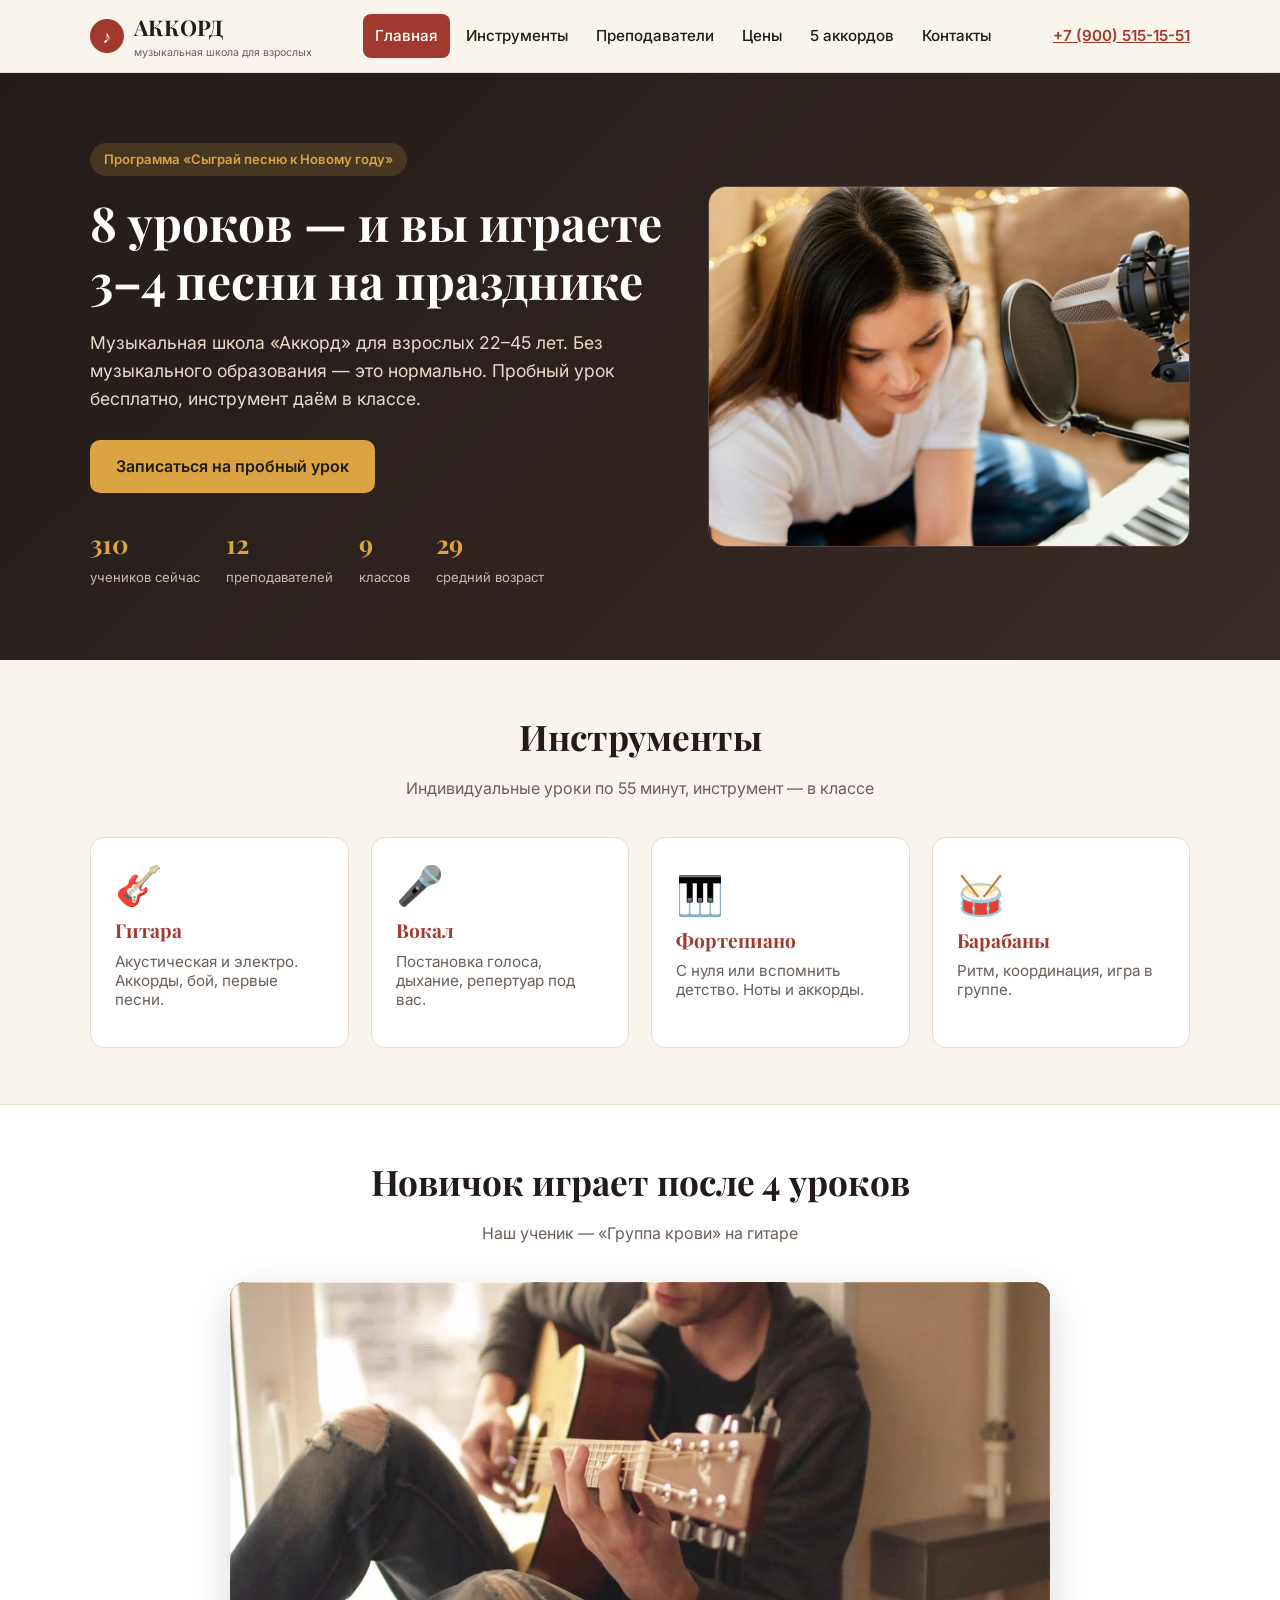
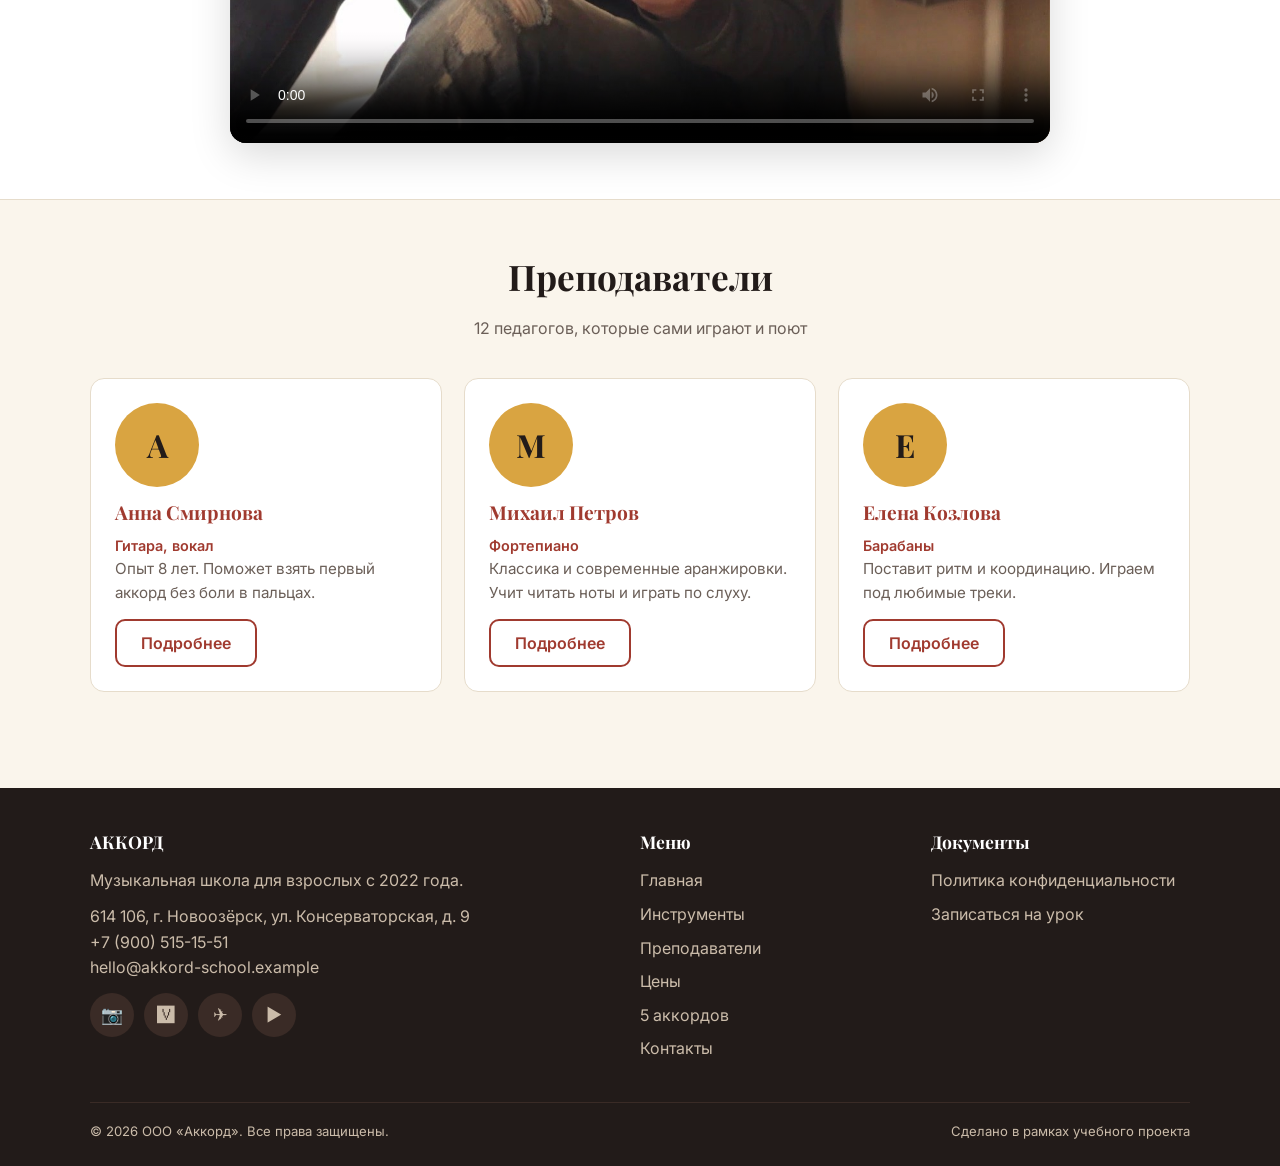
==== index.html @ dc04cd05 "Ooops I had some problems w folders" ====
<!DOCTYPE html>
<html lang="ru">
<head>
  <meta charset="UTF-8">
  <meta name="viewport" content="width=device-width, initial-scale=1.0">
  <title>Музыкальная школа «Аккорд» — играйте на гитаре, фортепиано, барабанах</title>
  <meta name="description" content="Школа «Аккорд» учит взрослых играть на гитаре, фортепиано, барабанах, укулеле и петь. Пробный урок бесплатно. Программа «Сыграй песню к Новому году»: 8 уроков + концерт.">
  <meta property="og:title" content="Школа «Аккорд» — играйте на гитаре, фортепиано, барабанах">
  <meta property="og:description" content="Обучение взрослых с нуля. Пробный урок бесплатно. Программа «Сыграй песню к Новому году» — 13 900 ₽.">
  <meta property="og:image" content="https://example.com/og-akkord.jpg">
  <meta property="og:type" content="website">
  <link rel="icon" href="data:image/svg+xml,<svg xmlns='http://www.w3.org/2000/svg' viewBox='0 0 100 100'><circle cx='50' cy='50' r='48' fill='%23A03A2F'/><text x='50' y='68' font-size='60' text-anchor='middle' fill='white'>♪</text></svg>">
  <link rel="preconnect" href="https://fonts.googleapis.com">
  <link rel="preconnect" href="https://fonts.gstatic.com" crossorigin>
  <link href="https://fonts.googleapis.com/css2?family=Inter:wght@400;500;600;700&family=Playfair+Display:wght@600;700&display=swap" rel="stylesheet">
  <link rel="stylesheet" href="css/style.css">
  <script async src="https://www.googletagmanager.com/gtag/js?id=G-XXXXXXXXXX"></script>
  <script src="js/analytics.js"></script>
</head>
<body>

<header class="site-header">
  <div class="container header-inner">
    <a href="index.html" class="logo"><span class="note">♪</span><span>АККОРД<small>музыкальная школа для взрослых</small></span></a>
    <nav class="main-nav" id="mainNav">
      <ul>
        <li><a href="index.html" aria-current="page">Главная</a></li>
        <li><a href="instruments.html">Инструменты</a></li>
        <li><a href="teachers.html">Преподаватели</a></li>
        <li><a href="prices.html">Цены</a></li>
        <li><a href="chords.html">5 аккордов</a></li>
        <li><a href="contacts.html">Контакты</a></li>
      </ul>
    </nav>
    <a href="tel:+79005151551" class="header-phone">+7 (900) 515-15-51</a>
    <button class="burger" aria-label="Меню" onclick="document.getElementById('mainNav').classList.toggle('open')">☰</button>
  </div>
</header>

<section class="hero">
  <div class="container hero-grid">
    <div>
      <span class="tag">Программа «Сыграй песню к Новому году»</span>
      <h1>8 уроков — и вы играете 3–4 песни на празднике</h1>
      <p>Музыкальная школа «Аккорд» для взрослых 22–45 лет. Без музыкального образования — это нормально. Пробный урок бесплатно, инструмент даём в классе.</p>
      <a href="contacts.html" class="btn btn-gold" data-event="cta_click" data-button-name="hero_trial" data-page-section="hero">Записаться на пробный урок</a>
      <div class="hero-stats">
        <div><b>310</b><span>учеников сейчас</span></div>
        <div><b>12</b><span>преподавателей</span></div>
        <div><b>9</b><span>классов</span></div>
        <div><b>29</b><span>средний возраст</span></div>
      </div>
    </div>
        <div class="hero-art" style="padding:0; overflow:hidden;">
      <img src="img/hero-bg.jpg" alt="Урок музыки в школе Аккорд" style="width:100%; height:100%; object-fit:cover;">
    </div>
  </div>
</section>

<section id="instruments">
  <div class="container">
    <div class="section-title"><h2>Инструменты</h2><p>Индивидуальные уроки по 55 минут, инструмент — в классе</p></div>
    <div class="grid grid-4">
      <button class="card" data-action="instrument_select" data-instrument="guitar">
        <div class="instrument-icon">🎸</div><h3>Гитара</h3>
        <p>Акустическая и электро. Аккорды, бой, первые песни.</p>
      </button>
      <button class="card" data-action="instrument_select" data-instrument="vocal">
        <div class="instrument-icon">🎤</div><h3>Вокал</h3>
        <p>Постановка голоса, дыхание, репертуар под вас.</p>
      </button>
      <button class="card" data-action="instrument_select" data-instrument="piano">
        <div class="instrument-icon">🎹</div><h3>Фортепиано</h3>
        <p>С нуля или вспомнить детство. Ноты и аккорды.</p>
      </button>
      <button class="card" data-action="instrument_select" data-instrument="drums">
        <div class="instrument-icon">🥁</div><h3>Барабаны</h3>
        <p>Ритм, координация, игра в группе.</p>
      </button>
    </div>
  </div>
</section>

<section style="background:#fff;border-top:1px solid var(--line);border-bottom:1px solid var(--line)">
  <div class="container">
    <div class="section-title"><h2>Новичок играет после 4 уроков</h2><p>Наш ученик — «Группа крови» на гитаре</p></div>
    <div class="video-wrap">
        <video controls poster="img/video-poster.jpg" data-title="student_4_lessons"></video>
        <source src="https://cdn.pixabay.com/video/2020/05/25/40130-424930032_large.mp4" type="video/mp4">
      </video>
    </div>
  </div>
</section>

<section id="teachers">
  <div class="container">
    <div class="section-title"><h2>Преподаватели</h2><p>12 педагогов, которые сами играют и поют</p></div>
    <div class="grid grid-3">
      <div class="card teacher">
        <div class="avatar">А</div><h3>Анна Смирнова</h3><div class="role">Гитара, вокал</div>
        <p>Опыт 8 лет. Поможет взять первый аккорд без боли в пальцах.</p>
        <button class="btn btn-outline" data-action="teacher_view" data-teacher-id="anna" data-instrument="guitar">Подробнее</button>
      </div>
      <div class="card teacher">
        <div class="avatar">М</div><h3>Михаил Петров</h3><div class="role">Фортепиано</div>
        <p>Классика и современные аранжировки. Учит читать ноты и играть по слуху.</p>
        <button class="btn btn-outline" data-action="teacher_view" data-teacher-id="mikhail" data-instrument="piano">Подробнее</button>
      </div>
      <div class="card teacher">
        <div class="avatar">Е</div><h3>Елена Козлова</h3><div class="role">Барабаны</div>
        <p>Поставит ритм и координацию. Играем под любимые треки.</p>
        <button class="btn btn-outline" data-action="teacher_view" data-teacher-id="elena" data-instrument="drums">Подробнее</button>
      </div>
    </div>
  </div>
</section>

<footer class="site-footer">
  <div class="container">
    <div class="footer-grid">
      <div>
        <h4>АККОРД</h4>
        <p style="margin:0 0 10px">Музыкальная школа для взрослых с 2022 года.</p>
        <p style="margin:0">614 106, г. Новоозёрск, ул. Консерваторская, д. 9<br>+7 (900) 515-15-51<br>hello@akkord-school.example</p>
        <div class="socials">
          <a href="https://instagram.com" target="_blank" rel="noopener" data-social="instagram" aria-label="Instagram">📷</a>
          <a href="https://vk.com" target="_blank" rel="noopener" data-social="vk" aria-label="ВКонтакте">🆅</a>
          <a href="https://t.me" target="_blank" rel="noopener" data-social="telegram" aria-label="Telegram">✈️</a>
          <a href="https://youtube.com" target="_blank" rel="noopener" data-social="youtube" aria-label="YouTube">▶️</a>
        </div>
      </div>
      <div>
        <h4>Меню</h4>
        <ul>
          <li><a href="index.html">Главная</a></li>
          <li><a href="instruments.html">Инструменты</a></li>
          <li><a href="teachers.html">Преподаватели</a></li>
          <li><a href="prices.html">Цены</a></li>
          <li><a href="chords.html">5 аккордов</a></li>
          <li><a href="contacts.html">Контакты</a></li>
        </ul>
      </div>
      <div>
        <h4>Документы</h4>
        <ul>
          <li><a href="privacy.html">Политика конфиденциальности</a></li>
          <li><a href="contacts.html">Записаться на урок</a></li>
        </ul>
      </div>
    </div>
    <div class="copyright">
      <span>© 2026 ООО «Аккорд». Все права защищены.</span>
      <span>Сделано в рамках учебного проекта</span>
    </div>
  </div>
</footer>

<script src="js/chords.js"></script>
</body>
</html>
---- css/style.css ----
:root{--bordo:#A03A2F;--cream:#FAF5EC;--dark:#221B19;--gold:#D9A441;--muted:#6b5f58;--line:#e6dccb;--white:#fff}
*{box-sizing:border-box}html{scroll-behavior:smooth}
body{margin:0;font-family:'Inter',system-ui,-apple-system,sans-serif;color:var(--dark);background:var(--cream);line-height:1.6;font-size:16px}
h1,h2,h3{font-family:'Playfair Display',Georgia,serif;line-height:1.2;margin:0 0 .5em}
h1{font-size:clamp(1.9rem,4vw,3rem)}h2{font-size:clamp(1.5rem,3vw,2.2rem)}h3{font-size:1.2rem}
a{color:var(--bordo)}img{max-width:100%;height:auto;display:block}
.container{max-width:1140px;margin:0 auto;padding:0 20px}section{padding:56px 0}
.section-title{text-align:center;margin-bottom:36px}.section-title p{color:var(--muted);margin:0}
.btn{display:inline-flex;align-items:center;justify-content:center;gap:8px;min-height:48px;min-width:44px;padding:12px 24px;border-radius:10px;font-weight:600;font-size:1rem;text-decoration:none;border:2px solid transparent;cursor:pointer;transition:.2s;font-family:inherit}
.btn-primary{background:var(--bordo);color:#fff}.btn-primary:hover{background:#873025}
.btn-outline{background:transparent;color:var(--bordo);border-color:var(--bordo)}.btn-outline:hover{background:var(--bordo);color:#fff}
.btn-gold{background:var(--gold);color:var(--dark)}.btn-gold:hover{background:#c4913a}
header.site-header{position:sticky;top:0;z-index:50;background:rgba(250,245,236,.97);border-bottom:1px solid var(--line);backdrop-filter:blur(6px)}
.header-inner{display:flex;align-items:center;justify-content:space-between;min-height:72px;gap:16px}
.logo{display:flex;align-items:center;gap:10px;font-family:'Playfair Display',serif;font-weight:700;font-size:1.35rem;color:var(--dark);text-decoration:none}
.logo .note{width:34px;height:34px;border-radius:50%;background:var(--bordo);color:#fff;display:grid;place-items:center;font-size:1.1rem}
.logo small{display:block;font-family:'Inter',sans-serif;font-size:.66rem;font-weight:400;color:var(--muted)}
nav.main-nav ul{list-style:none;display:flex;gap:4px;margin:0;padding:0;flex-wrap:wrap}
nav.main-nav a{display:block;padding:10px 12px;border-radius:8px;text-decoration:none;color:var(--dark);font-size:.95rem;font-weight:500;min-height:44px}
nav.main-nav a:hover{background:#efe5d4}nav.main-nav a[aria-current="page"]{background:var(--bordo);color:#fff}
.header-phone{white-space:nowrap;font-weight:600;font-size:.95rem}
.burger{display:none;background:none;border:0;font-size:1.6rem;cursor:pointer;min-width:44px;min-height:44px;color:var(--dark)}
.hero{background:linear-gradient(135deg,var(--dark) 0%,#3a2b26 100%);color:var(--cream);padding:70px 0}
.hero-grid{display:grid;grid-template-columns:1.2fr 1fr;gap:40px;align-items:center}
.hero h1{color:#fff;margin-bottom:20px}.hero p{font-size:1.1rem;color:#e8dcc9;margin:0 0 26px}
.hero .tag{display:inline-block;background:rgba(217,164,65,.18);color:var(--gold);padding:6px 14px;border-radius:30px;font-size:.82rem;font-weight:600;margin-bottom:18px}
.hero-stats{display:flex;gap:26px;margin-top:30px;flex-wrap:wrap}
.hero-stats b{display:block;font-family:'Playfair Display',serif;font-size:1.6rem;color:var(--gold)}
.hero-stats span{font-size:.82rem;color:#cbbcaa}
.hero-art{aspect-ratio:4/3;border-radius:18px;overflow:hidden;background:#4a3833;display:grid;place-items:center;font-size:5rem;border:1px solid #56413b}
.grid{display:grid;gap:22px}.grid-2{grid-template-columns:repeat(2,1fr)}.grid-3{grid-template-columns:repeat(3,1fr)}.grid-4{grid-template-columns:repeat(4,1fr)}
.card{background:var(--white);border:1px solid var(--line);border-radius:14px;padding:24px;transition:.2s}
.card:hover{box-shadow:0 8px 24px rgba(34,27,25,.08);transform:translateY(-2px)}
.card h3{margin-top:0;color:var(--bordo)}.card p{color:var(--muted);margin:0 0 14px;font-size:.95rem}
.card .price{font-family:'Playfair Display',serif;font-size:1.5rem;color:var(--dark);margin:10px 0}
.card .price small{font-size:.8rem;color:var(--muted);font-family:Inter,sans-serif}
.instrument-icon{font-size:2.4rem;margin-bottom:10px}
button.card{text-align:left;font-family:inherit;font-size:inherit;cursor:pointer;color:inherit}
.badge{display:inline-block;background:#f3e6d0;color:var(--bordo);border-radius:6px;padding:3px 9px;font-size:.75rem;font-weight:600;margin-bottom:8px}
.video-wrap{max-width:820px;margin:0 auto;border-radius:16px;overflow:hidden;box-shadow:0 12px 40px rgba(0,0,0,.15);background:#000}
.video-wrap video{width:100%;display:block}
.teacher .avatar{width:84px;height:84px;border-radius:50%;background:var(--gold);color:var(--dark);display:grid;place-items:center;font-size:2rem;font-weight:700;font-family:'Playfair Display',serif;margin-bottom:14px}
.teacher .role{color:var(--bordo);font-weight:600;font-size:.9rem}
.chord-card{display:flex;align-items:center;gap:18px;background:var(--white);border:1px solid var(--line);border-radius:14px;padding:18px}
.chord-card svg{flex-shrink:0}.chord-card .name{font-family:'Playfair Display',serif;font-size:1.5rem;font-weight:700;margin:0}
.chord-card .hint{font-size:.8rem;color:var(--muted);margin:2px 0 8px}
.songs-list{columns:2;column-gap:32px;list-style:none;padding:0;margin:0}
.songs-list li{padding:8px 0;border-bottom:1px dashed var(--line);break-inside:avoid}
.songs-list li span{color:var(--muted);font-size:.88rem}
.promo-box{background:var(--dark);color:var(--cream);border-radius:16px;padding:32px;text-align:center}
.promo-code{font-family:'Playfair Display',serif;font-size:2rem;color:var(--gold);letter-spacing:3px;margin:12px 0}
.faq-item{border-bottom:1px solid var(--line)}
.faq-q{width:100%;text-align:left;background:none;border:0;padding:18px 0;font-size:1rem;font-weight:600;cursor:pointer;display:flex;justify-content:space-between;align-items:center;gap:16px;font-family:inherit;color:var(--dark);min-height:44px}
.faq-a{max-height:0;overflow:hidden;transition:max-height .3s ease}.faq-a p{margin:0 0 18px;color:var(--muted)}
.faq-item.open .faq-a{max-height:400px}.faq-item.open .faq-q span{transform:rotate(45deg)}
.faq-q span{transition:.3s;font-size:1.4rem;color:var(--bordo)}
.form-grid{display:grid;grid-template-columns:1fr 1fr;gap:18px}
.field{display:flex;flex-direction:column;gap:6px}.field.full{grid-column:1/-1}
label{font-weight:600;font-size:.9rem}
input,select,textarea{font-family:inherit;font-size:1rem;padding:12px 14px;border:1.5px solid var(--line);border-radius:10px;background:#fff;color:var(--dark);min-height:48px;width:100%}
input:focus,select:focus,textarea:focus{outline:2px solid var(--gold);border-color:var(--gold)}
.field.error input,.field.error select{border-color:#c0392b;background:#fdf1ef}
.err-msg{color:#c0392b;font-size:.82rem;display:none}.field.error .err-msg{display:block}
.checkbox{display:flex;gap:10px;align-items:flex-start;font-size:.88rem;color:var(--muted);grid-column:1/-1}
.checkbox input{width:22px;height:22px;min-height:0;flex-shrink:0;margin-top:2px;accent-color:var(--bordo)}
form button[type=submit]{grid-column:1/-1;justify-self:start;min-width:220px}
form button[disabled]{opacity:.6;cursor:not-allowed}
.form-status{margin-top:16px;font-weight:600;grid-column:1/-1}.form-status.ok{color:#2e7d32}.form-status.fail{color:#c0392b}
.contact-row{display:flex;flex-direction:column;gap:14px}
.contact-link{display:flex;align-items:center;gap:12px;padding:14px 16px;background:#fff;border:1px solid var(--line);border-radius:10px;text-decoration:none;color:var(--dark);font-weight:600;min-height:56px}
.contact-link:hover{border-color:var(--bordo)}
.messenger-btns{display:flex;gap:12px;flex-wrap:wrap;margin-top:8px}.messenger-btns a{flex:1;min-width:150px}
footer.site-footer{background:var(--dark);color:#cbbcaa;padding:40px 0 24px;margin-top:40px}
.footer-grid{display:grid;grid-template-columns:2fr 1fr 1fr;gap:32px}
footer h4{color:#fff;font-family:'Playfair Display',serif;margin:0 0 12px;font-size:1.1rem}
footer a{color:#cbbcaa;text-decoration:none}footer a:hover{color:var(--gold)}
footer ul{list-style:none;padding:0;margin:0}footer li{margin-bottom:8px}
.socials{display:flex;gap:10px;margin-top:12px}
.socials a{width:44px;height:44px;border-radius:50%;background:#3a2b26;display:grid;place-items:center;font-size:1.1rem;transition:.2s}
.socials a:hover{background:var(--bordo)}
.copyright{margin-top:32px;padding-top:18px;border-top:1px solid #3a2b26;font-size:.82rem;display:flex;justify-content:space-between;flex-wrap:wrap;gap:8px}
.center-page{max-width:640px;margin:0 auto;text-align:center;padding:60px 20px}
.big-icon{font-size:4rem;margin-bottom:16px}
.thanks-num{display:inline-block;background:var(--cream);border:2px dashed var(--gold);border-radius:12px;padding:14px 28px;font-family:monospace;font-size:1.2rem;font-weight:700;color:var(--bordo);margin:18px 0}
.steps{counter-reset:step;list-style:none;padding:0;text-align:left;max-width:480px;margin:24px auto}
.steps li{counter-increment:step;position:relative;padding:0 0 20px 48px}
.steps li::before{content:counter(step);position:absolute;left:0;top:0;width:34px;height:34px;border-radius:50%;background:var(--bordo);color:#fff;display:grid;place-items:center;font-weight:700}
.steps li:not(:last-child)::after{content:"";position:absolute;left:16px;top:34px;bottom:0;width:2px;background:var(--line)}
@media (max-width:900px){.hero-grid{grid-template-columns:1fr}.hero-art{display:none}.grid-4{grid-template-columns:repeat(2,1fr)}.grid-3{grid-template-columns:repeat(2,1fr)}.footer-grid{grid-template-columns:1fr 1fr}}
@media (max-width:768px){.burger{display:block}.header-phone{display:none}nav.main-nav{position:absolute;top:72px;left:0;right:0;background:var(--cream);border-bottom:1px solid var(--line);display:none;padding:10px 20px}nav.main-nav.open{display:block}nav.main-nav ul{flex-direction:column}nav.main-nav a{padding:14px}.form-grid{grid-template-columns:1fr}.grid-2,.grid-3,.grid-4{grid-template-columns:1fr}.songs-list{columns:1}section{padding:40px 0}.footer-grid{grid-template-columns:1fr}}
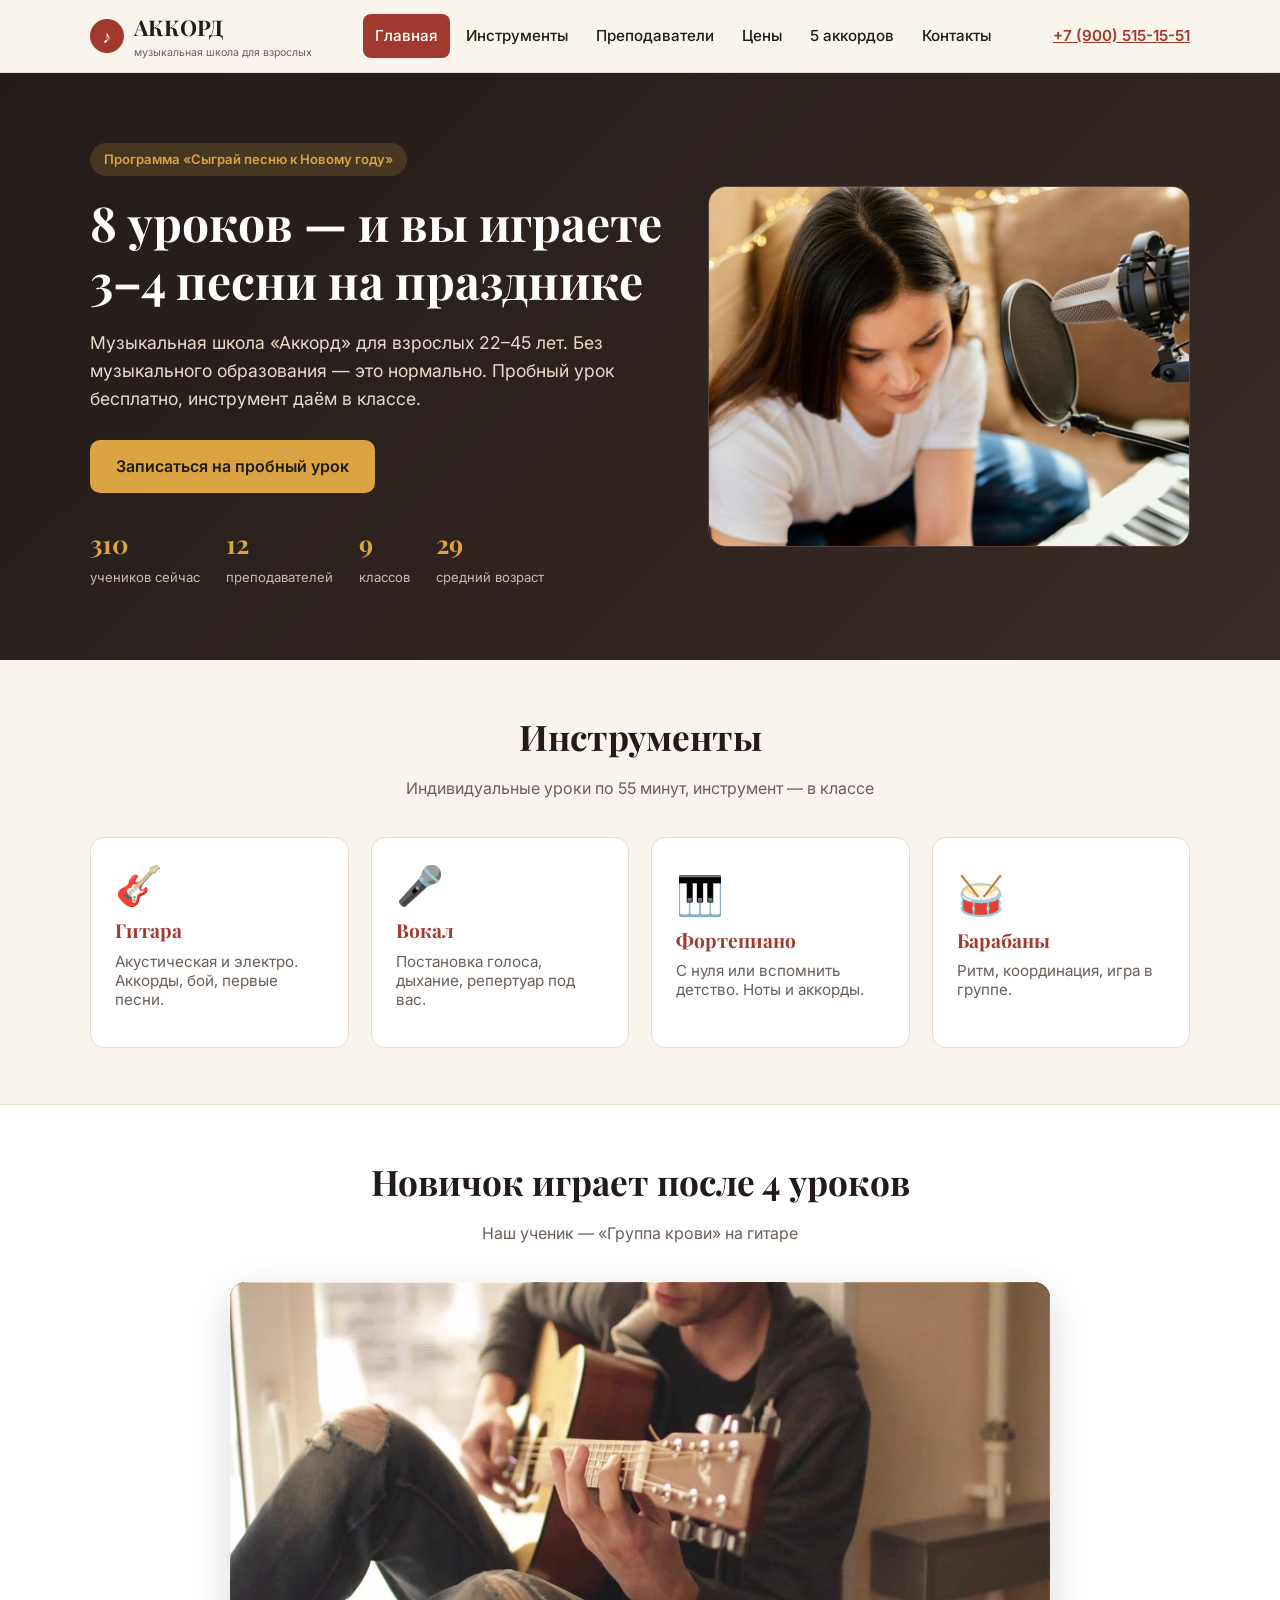
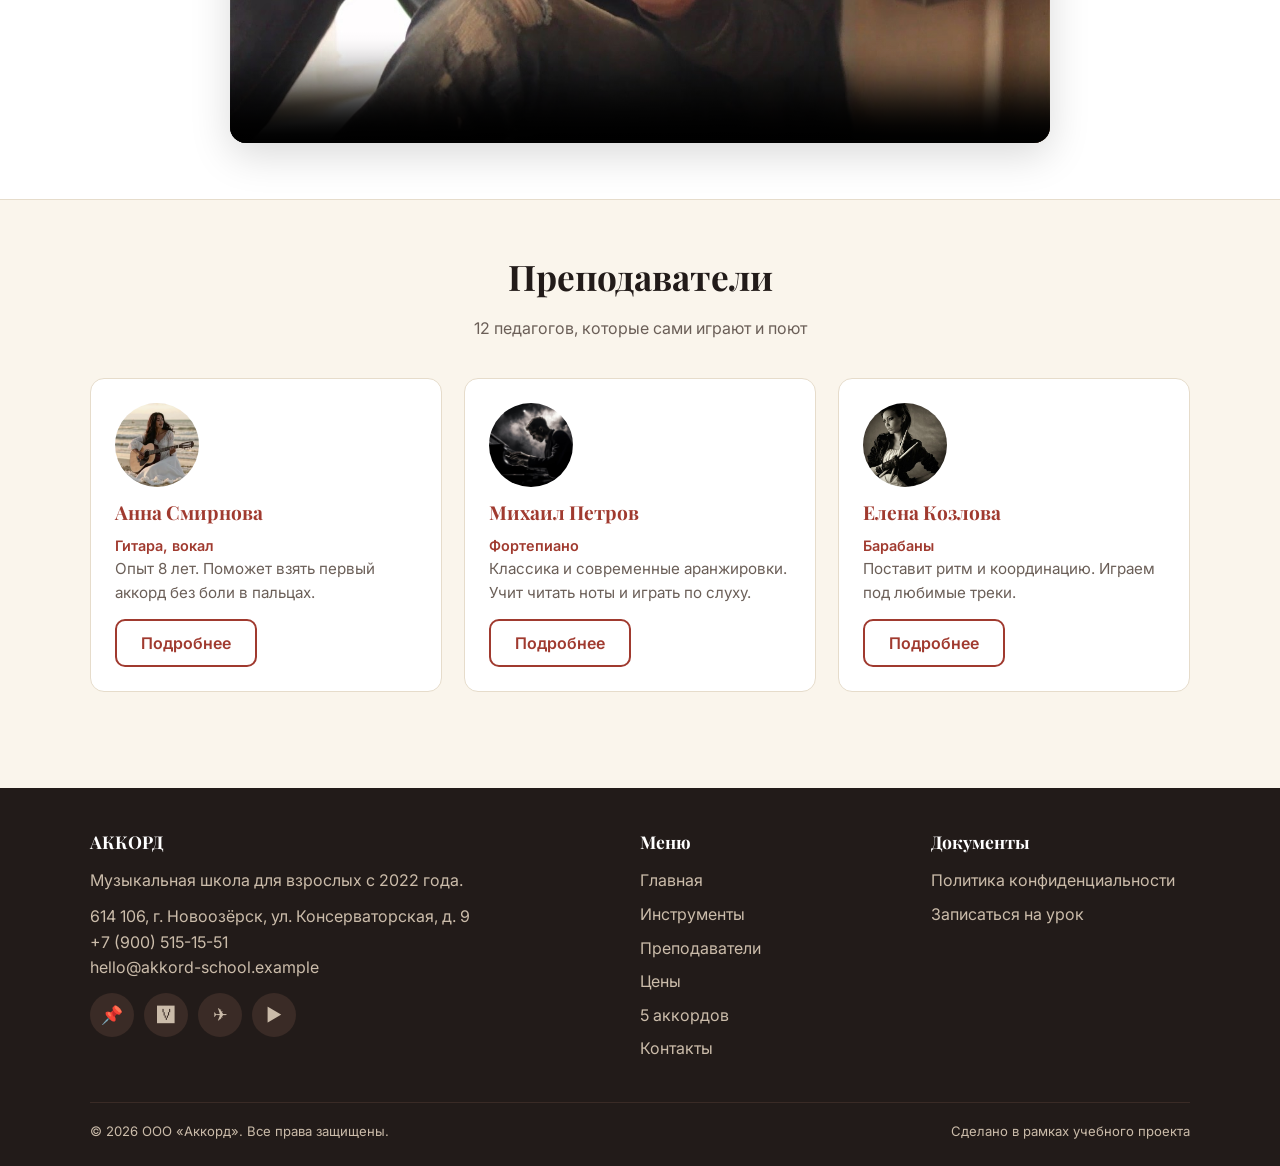
==== commit ff5759a0: "Update index and teachers" ====
--- a/index.html
+++ b/index.html
@@ -14,7 +14,7 @@
   <link rel="preconnect" href="https://fonts.gstatic.com" crossorigin>
   <link href="https://fonts.googleapis.com/css2?family=Inter:wght@400;500;600;700&family=Playfair+Display:wght@600;700&display=swap" rel="stylesheet">
   <link rel="stylesheet" href="css/style.css">
-  <script async src="https://www.googletagmanager.com/gtag/js?id=G-XXXXXXXXXX"></script>
+  <script async src="https://www.googletagmanager.com/gtag/js?id=G-SXRLS6JNV7"></script>
   <script src="js/analytics.js"></script>
 </head>
 <body>
@@ -51,7 +51,7 @@
         <div><b>29</b><span>средний возраст</span></div>
       </div>
     </div>
-        <div class="hero-art" style="padding:0; overflow:hidden;">
+    <div class="hero-art" style="padding:0; overflow:hidden;">
       <img src="img/hero-bg.jpg" alt="Урок музыки в школе Аккорд" style="width:100%; height:100%; object-fit:cover;">
     </div>
   </div>
@@ -85,7 +85,8 @@
   <div class="container">
     <div class="section-title"><h2>Новичок играет после 4 уроков</h2><p>Наш ученик — «Группа крови» на гитаре</p></div>
     <div class="video-wrap">
-        <video controls poster="img/video-poster.jpg" data-title="student_4_lessons"></video>
+      <!-- ИСПРАВЛЕН ТЕГ ВИДЕО (убрано дублирование закрывающего тега) -->
+      <video controls poster="img/video-poster.jpg" data-title="student_4_lessons">
         <source src="https://cdn.pixabay.com/video/2020/05/25/40130-424930032_large.mp4" type="video/mp4">
       </video>
     </div>
@@ -97,17 +98,21 @@
     <div class="section-title"><h2>Преподаватели</h2><p>12 педагогов, которые сами играют и поют</p></div>
     <div class="grid grid-3">
       <div class="card teacher">
-        <div class="avatar">А</div><h3>Анна Смирнова</h3><div class="role">Гитара, вокал</div>
+        <!-- Для Анны оставлено расширение .webp, как у вас было -->
+        <img src="img/teacher-anna.webp" alt="Анна Смирнова" style="width:84px; height:84px; border-radius:50%; object-fit:cover; margin-bottom:14px;">
+        <h3>Анна Смирнова</h3><div class="role">Гитара, вокал</div>
         <p>Опыт 8 лет. Поможет взять первый аккорд без боли в пальцах.</p>
         <button class="btn btn-outline" data-action="teacher_view" data-teacher-id="anna" data-instrument="guitar">Подробнее</button>
       </div>
       <div class="card teacher">
-        <div class="avatar">М</div><h3>Михаил Петров</h3><div class="role">Фортепиано</div>
+        <img src="img/teacher-mikhail.jpg" alt="Михаил Петров" style="width:84px; height:84px; border-radius:50%; object-fit:cover; margin-bottom:14px;">
+        <h3>Михаил Петров</h3><div class="role">Фортепиано</div>
         <p>Классика и современные аранжировки. Учит читать ноты и играть по слуху.</p>
         <button class="btn btn-outline" data-action="teacher_view" data-teacher-id="mikhail" data-instrument="piano">Подробнее</button>
       </div>
       <div class="card teacher">
-        <div class="avatar">Е</div><h3>Елена Козлова</h3><div class="role">Барабаны</div>
+        <img src="img/teacher-elena.jpg" alt="Елена Козлова" style="width:84px; height:84px; border-radius:50%; object-fit:cover; margin-bottom:14px;">
+        <h3>Елена Козлова</h3><div class="role">Барабаны</div>
         <p>Поставит ритм и координацию. Играем под любимые треки.</p>
         <button class="btn btn-outline" data-action="teacher_view" data-teacher-id="elena" data-instrument="drums">Подробнее</button>
       </div>
@@ -123,10 +128,10 @@
         <p style="margin:0 0 10px">Музыкальная школа для взрослых с 2022 года.</p>
         <p style="margin:0">614 106, г. Новоозёрск, ул. Консерваторская, д. 9<br>+7 (900) 515-15-51<br>hello@akkord-school.example</p>
         <div class="socials">
-          <a href="https://instagram.com" target="_blank" rel="noopener" data-social="instagram" aria-label="Instagram">📷</a>
-          <a href="https://vk.com" target="_blank" rel="noopener" data-social="vk" aria-label="ВКонтакте">🆅</a>
-          <a href="https://t.me" target="_blank" rel="noopener" data-social="telegram" aria-label="Telegram">✈️</a>
-          <a href="https://youtube.com" target="_blank" rel="noopener" data-social="youtube" aria-label="YouTube">▶️</a>
+          <a href="https://ru.pinterest.com/musicschoolakkord/" target="_blank" rel="noopener" data-social="pinterest" aria-label="Pinterest">📌</a>
+          <a href="https://vk.ru/club242705615" target="_blank" rel="noopener" data-social="vk" aria-label="ВКонтакте">🆅</a>
+          <a href="https://t.me/musicschoolakkord" target="_blank" rel="noopener" data-social="telegram" aria-label="Telegram">✈️</a>
+          <a href="https://www.youtube.com/@musicschoolakkord" target="_blank" rel="noopener" data-social="youtube" aria-label="YouTube">▶️</a>
         </div>
       </div>
       <div>
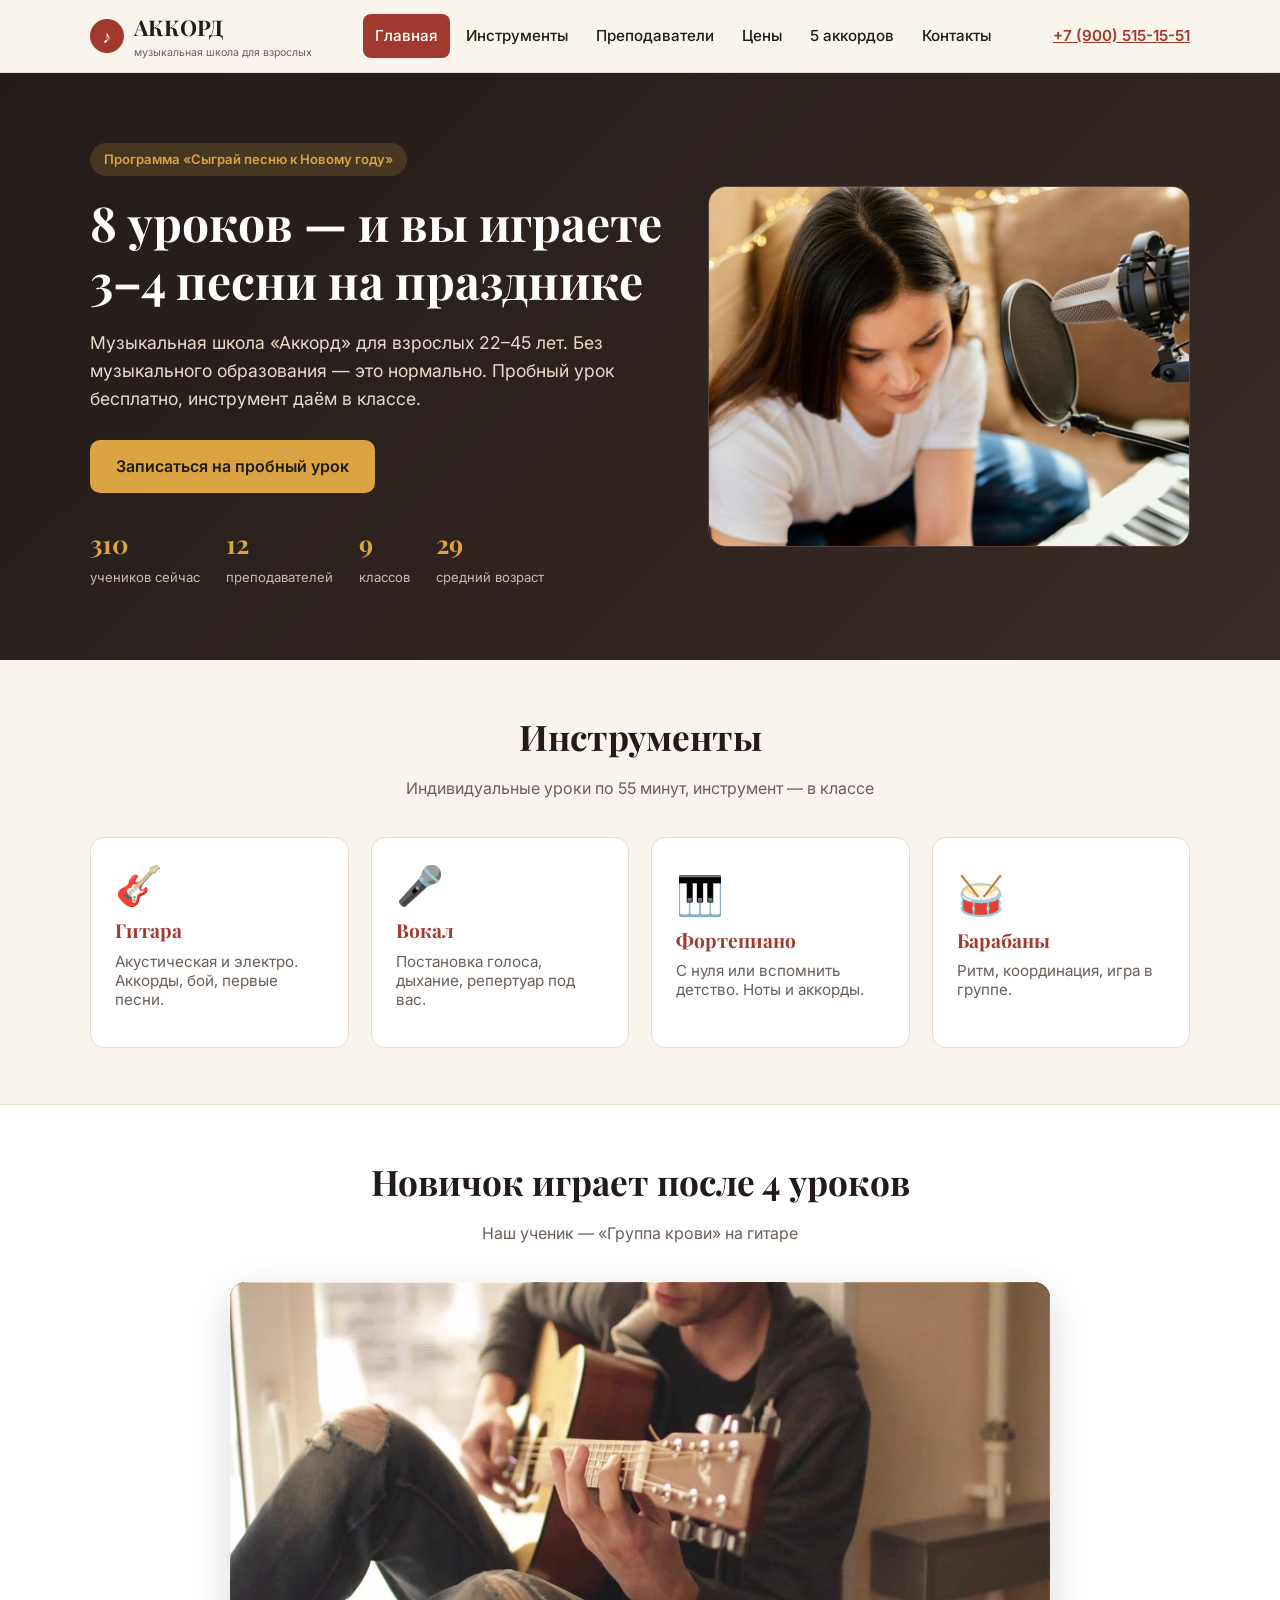
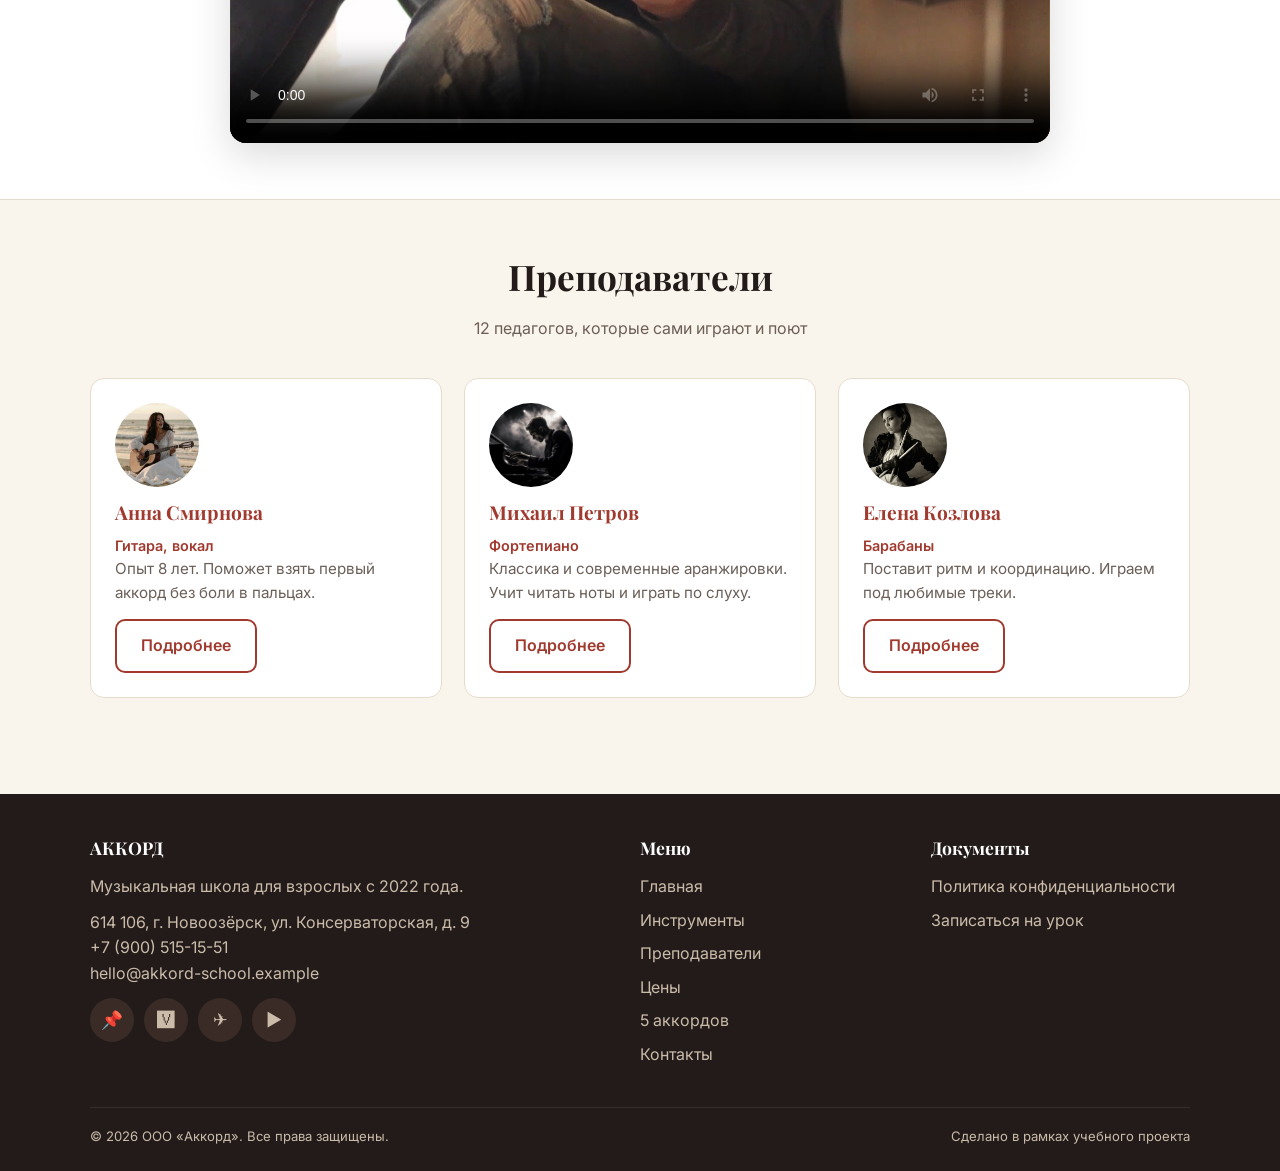
==== commit dab7fa38: "Update index" ====
--- a/index.html
+++ b/index.html
@@ -85,7 +85,6 @@
   <div class="container">
     <div class="section-title"><h2>Новичок играет после 4 уроков</h2><p>Наш ученик — «Группа крови» на гитаре</p></div>
     <div class="video-wrap">
-      <!-- ИСПРАВЛЕН ТЕГ ВИДЕО (убрано дублирование закрывающего тега) -->
       <video controls poster="img/video-poster.jpg" data-title="student_4_lessons">
         <source src="https://cdn.pixabay.com/video/2020/05/25/40130-424930032_large.mp4" type="video/mp4">
       </video>
@@ -98,23 +97,22 @@
     <div class="section-title"><h2>Преподаватели</h2><p>12 педагогов, которые сами играют и поют</p></div>
     <div class="grid grid-3">
       <div class="card teacher">
-        <!-- Для Анны оставлено расширение .webp, как у вас было -->
         <img src="img/teacher-anna.webp" alt="Анна Смирнова" style="width:84px; height:84px; border-radius:50%; object-fit:cover; margin-bottom:14px;">
         <h3>Анна Смирнова</h3><div class="role">Гитара, вокал</div>
         <p>Опыт 8 лет. Поможет взять первый аккорд без боли в пальцах.</p>
-        <button class="btn btn-outline" data-action="teacher_view" data-teacher-id="anna" data-instrument="guitar">Подробнее</button>
+        <a href="teachers.html" class="btn btn-outline" data-action="teacher_view" data-teacher-id="anna" data-instrument="guitar" data-event="cta_click" data-button-name="teacher_anna_home" data-page-section="home_teachers" style="display:inline-flex">Подробнее</a>
       </div>
       <div class="card teacher">
         <img src="img/teacher-mikhail.jpg" alt="Михаил Петров" style="width:84px; height:84px; border-radius:50%; object-fit:cover; margin-bottom:14px;">
         <h3>Михаил Петров</h3><div class="role">Фортепиано</div>
         <p>Классика и современные аранжировки. Учит читать ноты и играть по слуху.</p>
-        <button class="btn btn-outline" data-action="teacher_view" data-teacher-id="mikhail" data-instrument="piano">Подробнее</button>
+        <a href="teachers.html" class="btn btn-outline" data-action="teacher_view" data-teacher-id="mikhail" data-instrument="piano" data-event="cta_click" data-button-name="teacher_mikhail_home" data-page-section="home_teachers" style="display:inline-flex">Подробнее</a>
       </div>
       <div class="card teacher">
         <img src="img/teacher-elena.jpg" alt="Елена Козлова" style="width:84px; height:84px; border-radius:50%; object-fit:cover; margin-bottom:14px;">
         <h3>Елена Козлова</h3><div class="role">Барабаны</div>
         <p>Поставит ритм и координацию. Играем под любимые треки.</p>
-        <button class="btn btn-outline" data-action="teacher_view" data-teacher-id="elena" data-instrument="drums">Подробнее</button>
+        <a href="teachers.html" class="btn btn-outline" data-action="teacher_view" data-teacher-id="elena" data-instrument="drums" data-event="cta_click" data-button-name="teacher_elena_home" data-page-section="home_teachers" style="display:inline-flex">Подробнее</a>
       </div>
     </div>
   </div>
